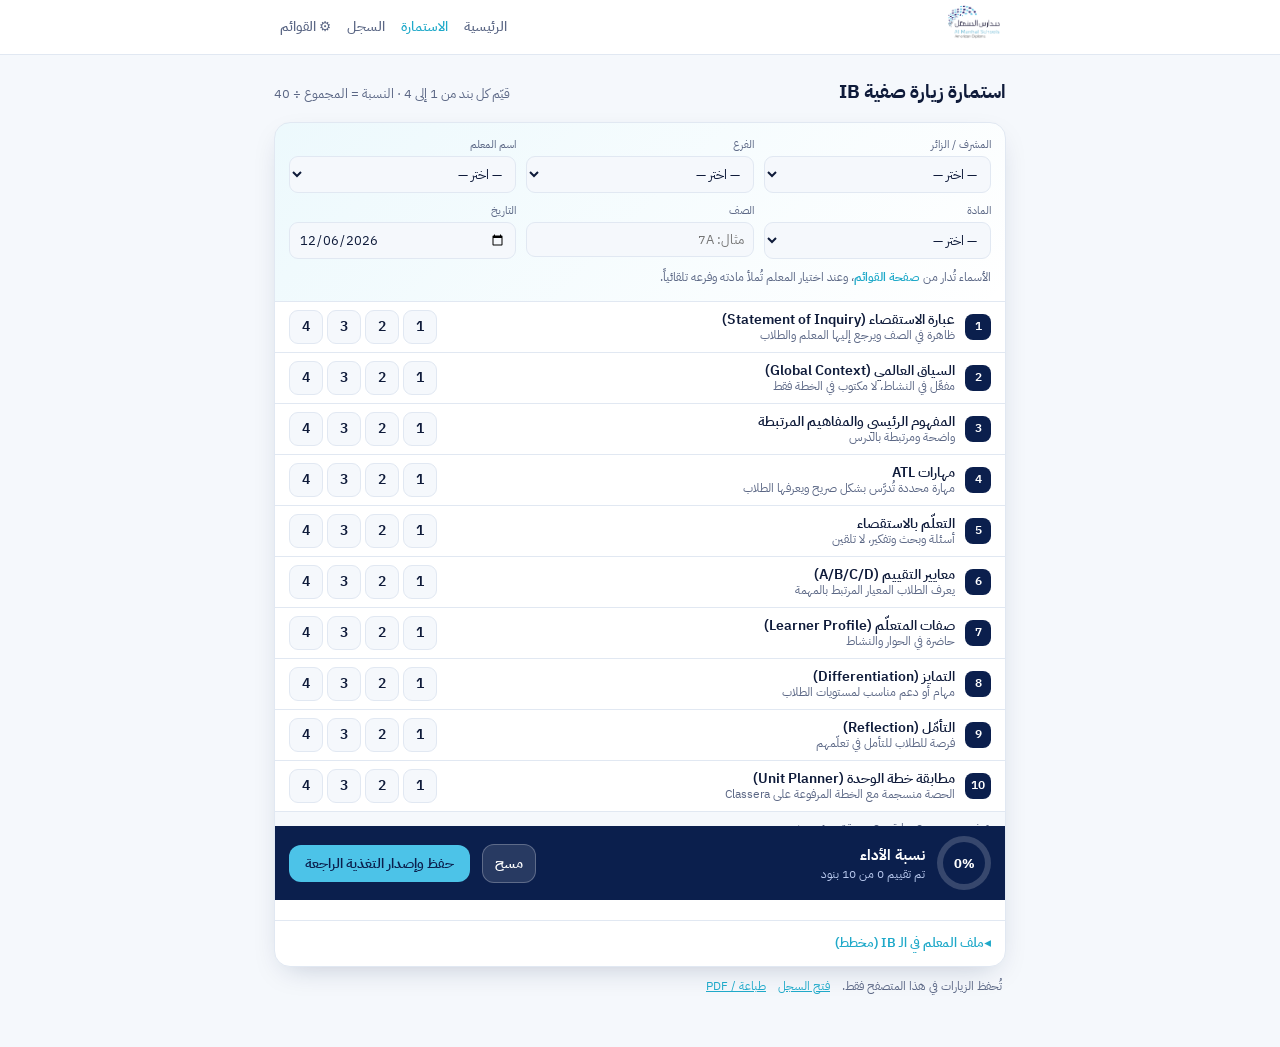
==== form.html @ 87938046 "Split site into pages: compact form page, records page, presentation - form.html: compact observatio" ====
<!doctype html>
<html lang="ar" dir="rtl">
<head>
<meta charset="utf-8">
<meta name="viewport" content="width=device-width, initial-scale=1">
<title>استمارة الزيارة الصفية IB | مدارس المنهل</title>
<link rel="icon" href="assets/logo.png">
<link rel="preconnect" href="https://fonts.googleapis.com">
<link rel="preconnect" href="https://fonts.gstatic.com" crossorigin>
<link href="https://fonts.googleapis.com/css2?family=IBM+Plex+Sans+Arabic:wght@400;500;600;700&display=swap" rel="stylesheet">
<link rel="stylesheet" href="assets/style.css">
</head>
<body>
<header class="mini"><div class="wrap">
  <a href="index.html"><img src="assets/logo.png" alt="مدارس المنهل"></a>
  <ul><li><a href="index.html">الرئيسية</a></li><li><a class="on" href="form.html">الاستمارة</a></li><li><a href="log.html">السجل</a></li><li><a href="setup.html">⚙ القوائم</a></li></ul>
</div></header>

<main class="fwrap">
  <div class="ftitle"><h1>استمارة زيارة صفية IB</h1><small>قيّم كل بند من 1 إلى 4 · النسبة = المجموع ÷ 40</small></div>
  <div class="csheet">
    <div class="cmeta">
      <div><label>المشرف / الزائر</label><select id="sup"></select></div>
      <div><label>الفرع</label><select id="br"></select></div>
      <div><label>اسم المعلم</label><select id="tch"></select></div>
      <div><label>المادة</label><select id="sub"></select></div>
      <div><label>الصف</label><input id="cls" placeholder="مثال: 7A"></div>
      <div><label>التاريخ</label><input id="dt" type="date"></div>
      <div class="csetup">الأسماء تُدار من <a href="setup.html">صفحة القوائم</a>، وعند اختيار المعلم تُملأ مادته وفرعه تلقائياً.</div>
    </div>
    <div id="rows"></div>
    <div class="ckey"><span>1 غير موجود</span><span>2 بداية</span><span>3 متحقق</span><span>4 متميّز</span></div>
    <div class="cbar">
      <div class="mring" id="ring"><div id="pct">0%</div></div>
      <div class="cinfo"><b>نسبة الأداء <span id="sum"></span><span class="cgrade" id="grade" style="display:none"></span></b><span id="note">قيّم البنود لعرض النتيجة</span></div>
      <button class="btn g sm" onclick="resetForm()">مسح</button>
      <button class="btn p sm" onclick="saveVisit()">حفظ وإصدار التغذية الراجعة</button>
    </div>
    <details class="cextra"><summary>ملف المعلم في الـ IB (مخطط)</summary>
      <div class="inner"><div id="radar"></div><p>يتحدّث مباشرة أثناء التقييم: المساحة الصغيرة تعني بنوداً تحتاج دعماً.</p></div></details>
    <div class="fb" id="fb" hidden></div>
  </div>
  <p class="ckey" style="padding:10px 4px;background:none"><span>تُحفظ الزيارات في هذا المتصفح فقط.</span><span><a href="log.html" style="color:var(--teal)">فتح السجل</a></span><span><a href="javascript:window.print()" style="color:var(--teal)">طباعة / PDF</a></span></p>
</main>
<script src="assets/common.js"></script>
<script src="assets/form.js"></script>
</body>
</html>
---- assets/style.css ----
:root{
  --navy:#0b1f4d; --navy-2:#142c6b; --sky:#4cc3e8; --teal:#1fa9c9;
  --bg:#f5f8fc; --card:#ffffff; --ink:#0f1b3a; --muted:#5b6785; --line:#e1e8f2;
  --ok:#17a673; --mid:#e9a21a; --low:#e5484d; --r:18px;
  --shadow:0 10px 30px -12px rgba(11,31,77,.25);
}
*{box-sizing:border-box;margin:0}
html{scroll-behavior:smooth}
body{font-family:"IBM Plex Sans Arabic",system-ui,sans-serif;background:var(--bg);color:var(--ink);line-height:1.8}
.wrap{max-width:1080px;margin:auto;padding:0 20px}

/* ---------- top bar (all pages) ---------- */
nav{position:sticky;top:0;z-index:20;background:color-mix(in srgb,var(--bg) 82%,transparent);backdrop-filter:blur(12px);border-bottom:1px solid var(--line)}
nav .wrap{display:flex;align-items:center;justify-content:space-between;height:64px}
nav img{height:44px}
nav ul{display:flex;gap:22px;list-style:none;padding:0;font-size:.92rem}
nav a{color:var(--muted);text-decoration:none;font-weight:500;transition:color .15s}
nav a:hover,nav a.on{color:var(--teal)}
nav a.cta{background:linear-gradient(135deg,var(--sky),var(--teal));color:#fff;padding:6px 16px;border-radius:99px;font-weight:600}
@media(max-width:760px){nav ul{gap:14px;font-size:.82rem}nav ul li.opt{display:none}}

/* ---------- presentation page ---------- */
.hero{background:radial-gradient(1200px 500px at 85% -10%,rgba(76,195,232,.35),transparent),linear-gradient(135deg,var(--navy),var(--navy-2));color:#fff;padding:84px 0 110px;position:relative;overflow:hidden}
.hero::after{content:"";position:absolute;inset:auto -80px -120px auto;width:420px;height:420px;border-radius:50%;background:radial-gradient(circle,rgba(76,195,232,.25),transparent 70%)}
.hero img{height:92px;margin-bottom:26px}
.tag{display:inline-block;padding:4px 14px;border-radius:99px;background:rgba(255,255,255,.12);border:1px solid rgba(255,255,255,.2);font-size:.85rem;margin-bottom:16px}
.hero h1{font-size:clamp(2rem,5vw,3.4rem);line-height:1.3;font-weight:700;max-width:760px}
.hero h1 span{color:var(--sky)}
.hero p{max-width:620px;margin-top:16px;color:#cfe0ff;font-size:1.1rem}
.btns{display:flex;gap:12px;margin-top:30px;flex-wrap:wrap}
.btn{padding:12px 26px;border-radius:12px;font-weight:600;text-decoration:none;font-family:inherit;border:0;cursor:pointer;font-size:1rem;display:inline-block;transition:transform .15s,box-shadow .2s,filter .2s}
.btn:hover{transform:translateY(-2px)}
.btn.p{background:var(--sky);color:var(--navy)}
.btn.g{background:rgba(255,255,255,.12);color:#fff;border:1px solid rgba(255,255,255,.25)}
.btn.o{background:transparent;color:var(--teal);border:1px solid var(--teal)}
.btn.sm{padding:8px 18px;font-size:.9rem}
section{padding:70px 0;scroll-margin-top:64px}
h2{font-size:1.9rem;font-weight:700;margin-bottom:8px}
.sub{color:var(--muted);margin-bottom:34px;max-width:640px}
.grid{display:grid;gap:18px}
.g2{grid-template-columns:repeat(auto-fit,minmax(300px,1fr))}
.g4{grid-template-columns:repeat(auto-fit,minmax(220px,1fr))}
.card{background:var(--card);border:1px solid var(--line);border-radius:var(--r);padding:24px;box-shadow:var(--shadow)}
.card h3{font-size:1.1rem;margin-bottom:6px}
.card p,.card li{color:var(--muted);font-size:.95rem}
.badge{display:inline-block;font-size:.78rem;padding:2px 12px;border-radius:99px;font-weight:600}
.b-ok{background:rgba(23,166,115,.14);color:var(--ok)}.b-no{background:rgba(229,72,77,.14);color:var(--low)}
.pull{margin-top:18px;border-right:4px solid var(--low);padding:16px 20px;background:rgba(229,72,77,.07);border-radius:12px}
.step{position:relative;padding-top:70px}
.step b{position:absolute;top:18px;right:24px;width:36px;height:36px;border-radius:50%;background:linear-gradient(135deg,var(--sky),var(--teal));color:#fff;display:grid;place-items:center}
.tabs{display:flex;gap:8px;flex-wrap:wrap}
.tab{padding:10px 20px;border-radius:12px;border:1px solid var(--line);background:var(--card);color:var(--ink);cursor:pointer;font-family:inherit;font-weight:600;transition:.15s}
.tab.on{background:linear-gradient(135deg,var(--sky),var(--teal));color:#fff;border-color:transparent}
.big{font-size:3.4rem;font-weight:700;color:var(--navy-2)}
.dots{display:flex;gap:8px;flex-wrap:wrap;margin-top:10px}
.dot{width:46px;height:46px;border-radius:12px;display:grid;place-items:center;font-size:.8rem;font-weight:600;background:var(--bg);border:2px solid var(--line)}
.dot.x{border-color:var(--mid);background:rgba(233,162,26,.15)}
label{font-size:.88rem;color:var(--muted);display:block;margin-top:8px}
.pill{display:inline-block;padding:2px 12px;border-radius:99px;font-size:.8rem;font-weight:600;margin:2px}
table{width:100%;border-collapse:collapse;background:var(--card);border-radius:var(--r);overflow:hidden;border:1px solid var(--line)}
th,td{padding:14px 18px;text-align:right;border-bottom:1px solid var(--line)}
th{background:var(--navy);color:#fff;font-weight:600}
tr:last-child td{border-bottom:0}
.quote{background:linear-gradient(135deg,var(--navy),var(--navy-2));color:#fff;border-radius:var(--r);padding:40px;font-size:1.25rem;line-height:2;position:relative}
.quote::before{content:"“";position:absolute;top:-6px;right:24px;font-size:6rem;color:var(--sky);opacity:.5}
footer{background:var(--navy);color:#b9c9ee;padding:36px 0;text-align:center}
footer img{height:56px;margin-bottom:10px}

/* bars (shared by presentation, log and feedback) */
.bar{display:grid;grid-template-columns:minmax(120px,240px) 1fr 44px;gap:10px;align-items:center;margin:6px 0;font-size:.9rem}
.bar i{display:block;height:10px;border-radius:99px;background:var(--line);overflow:hidden}
.bar i b{display:block;height:100%;background:linear-gradient(90deg,var(--sky),var(--teal))}
.bar.weak i b{background:var(--low)}
.del{background:none;border:0;color:var(--low);cursor:pointer;font-family:inherit}
.acts{display:flex;gap:12px;padding:20px;flex-wrap:wrap}

/* ---------- compact form page ---------- */
.mini{background:var(--card);border-bottom:1px solid var(--line);position:sticky;top:0;z-index:30}
.mini .wrap{max-width:760px;display:flex;align-items:center;justify-content:space-between;gap:12px;height:54px}
.mini img{height:34px}
.mini ul{display:flex;gap:16px;list-style:none;padding:0;font-size:.85rem}
.mini a{color:var(--muted);text-decoration:none;font-weight:500;transition:color .15s}
.mini a:hover,.mini a.on{color:var(--teal)}
.fwrap{max-width:760px;margin:20px auto 40px;padding:0 14px}
.ftitle{display:flex;align-items:baseline;justify-content:space-between;gap:10px;margin-bottom:12px;flex-wrap:wrap}
.ftitle h1{font-size:1.2rem;font-weight:700}
.ftitle small{color:var(--muted);font-size:.8rem}
.csheet{background:var(--card);border:1px solid var(--line);border-radius:16px;box-shadow:var(--shadow);overflow:clip}
.cmeta{display:grid;grid-template-columns:repeat(3,1fr);gap:8px 10px;padding:12px 14px;border-bottom:1px solid var(--line);background:linear-gradient(135deg,rgba(76,195,232,.1),transparent)}
.cmeta label{font-size:.7rem;color:var(--muted);margin:0 0 1px}
.cmeta input,.cmeta select{width:100%;padding:6px 9px;font-size:.84rem;border:1px solid var(--line);border-radius:9px;background:var(--bg);color:var(--ink);font-family:inherit;transition:border-color .15s,box-shadow .15s}
.cmeta input:focus,.cmeta select:focus{outline:0;border-color:var(--teal);box-shadow:0 0 0 3px rgba(76,195,232,.25)}
.csetup{grid-column:1/-1;font-size:.76rem;color:var(--muted)}
.csetup a{color:var(--teal);text-decoration:none;font-weight:600}
.citem{display:grid;grid-template-columns:26px 1fr auto;gap:10px;align-items:center;padding:8px 14px;border-bottom:1px solid var(--line);transition:background .15s}
.citem:hover{background:rgba(76,195,232,.06)}
.citem .n{width:26px;height:26px;border-radius:8px;background:var(--navy);color:#fff;font-size:.76rem;font-weight:600;display:grid;place-items:center}
.citem h4{font-size:.88rem;font-weight:600;line-height:1.35}
.citem small{font-size:.72rem;color:var(--muted);line-height:1.3;display:block}
.cs{display:flex;gap:4px}
.cs input{display:none}
.cs label{margin:0;width:34px;height:34px;display:grid;place-items:center;border-radius:9px;border:1px solid var(--line);background:var(--bg);color:var(--ink);font-size:.85rem;font-weight:600;cursor:pointer;transition:.15s}
.cs label:hover{border-color:var(--teal)}
.cs input:checked+label{background:linear-gradient(135deg,var(--sky),var(--teal));color:#fff;border-color:transparent;transform:scale(1.07)}
.ckey{padding:7px 14px;font-size:.72rem;color:var(--muted);background:var(--bg);display:flex;gap:12px;flex-wrap:wrap}
.cbar{position:sticky;bottom:0;z-index:5;display:flex;align-items:center;gap:12px;padding:10px 14px;background:var(--navy);color:#fff;flex-wrap:wrap}
.mring{--p:0;width:54px;height:54px;border-radius:50%;flex:none;display:grid;place-items:center;background:conic-gradient(var(--sky) calc(var(--p)*1%),rgba(255,255,255,.18) 0);transition:.35s}
.mring div{width:42px;height:42px;border-radius:50%;background:var(--navy);display:grid;place-items:center;font-size:.82rem;font-weight:700}
.cinfo{flex:1;min-width:120px;line-height:1.35}
.cinfo b{font-size:.92rem}.cinfo span{display:block;font-size:.74rem;color:#b9c9ee}
.cgrade{display:inline-block;padding:1px 12px;border-radius:99px;background:var(--sky);color:var(--navy);font-weight:700;font-size:.8rem;margin-inline-start:6px}
.cbar .btn{padding:8px 16px;font-size:.85rem}
.cbar .btn.g{padding:8px 12px}
.cextra{border-top:1px solid var(--line)}
.cextra summary{cursor:pointer;padding:10px 14px;font-size:.84rem;font-weight:600;color:var(--teal);list-style:none}
.cextra summary::-webkit-details-marker{display:none}
.cextra summary::before{content:"◂ ";display:inline-block;transition:transform .2s}
.cextra[open] summary::before{transform:rotate(-90deg)}
.cextra .inner{display:flex;gap:16px;align-items:center;padding:0 14px 14px;flex-wrap:wrap}
.cextra p{color:var(--muted);font-size:.8rem;max-width:300px}
.fb{padding:16px 14px;border-top:1px solid var(--line);background:linear-gradient(180deg,rgba(76,195,232,.08),transparent);font-size:.9rem}
.fb h3{margin:12px 0 4px;font-size:.95rem}.fb h3:first-child{margin-top:0}
.fb ul{padding-inline-start:20px;color:var(--muted)}.fb li{margin-bottom:3px}
.saved{display:flex;align-items:center;gap:10px;flex-wrap:wrap;margin-top:10px;padding:8px 12px;border-radius:10px;background:rgba(23,166,115,.12);color:var(--ok);font-weight:600;font-size:.85rem}
.saved a{color:var(--teal);text-decoration:none}
@media(max-width:560px){.cmeta{grid-template-columns:1fr 1fr}.citem{grid-template-columns:24px 1fr}.cs{grid-column:1/-1;justify-content:center}.cs label{width:44px}}

/* ---------- records page ---------- */
.lwrap{max-width:1000px;margin:24px auto 50px;padding:0 16px}
.lwrap h1{font-size:1.35rem;margin-bottom:4px}
.lwrap .sub{margin-bottom:16px}
.lwrap .card{margin-bottom:16px}
.lwrap .acts{padding:0 0 14px}

@media print{nav,.mini,.hero,.btns,.cbar,.acts,.cextra,#classes,#pitch{display:none}.csheet{box-shadow:none}}
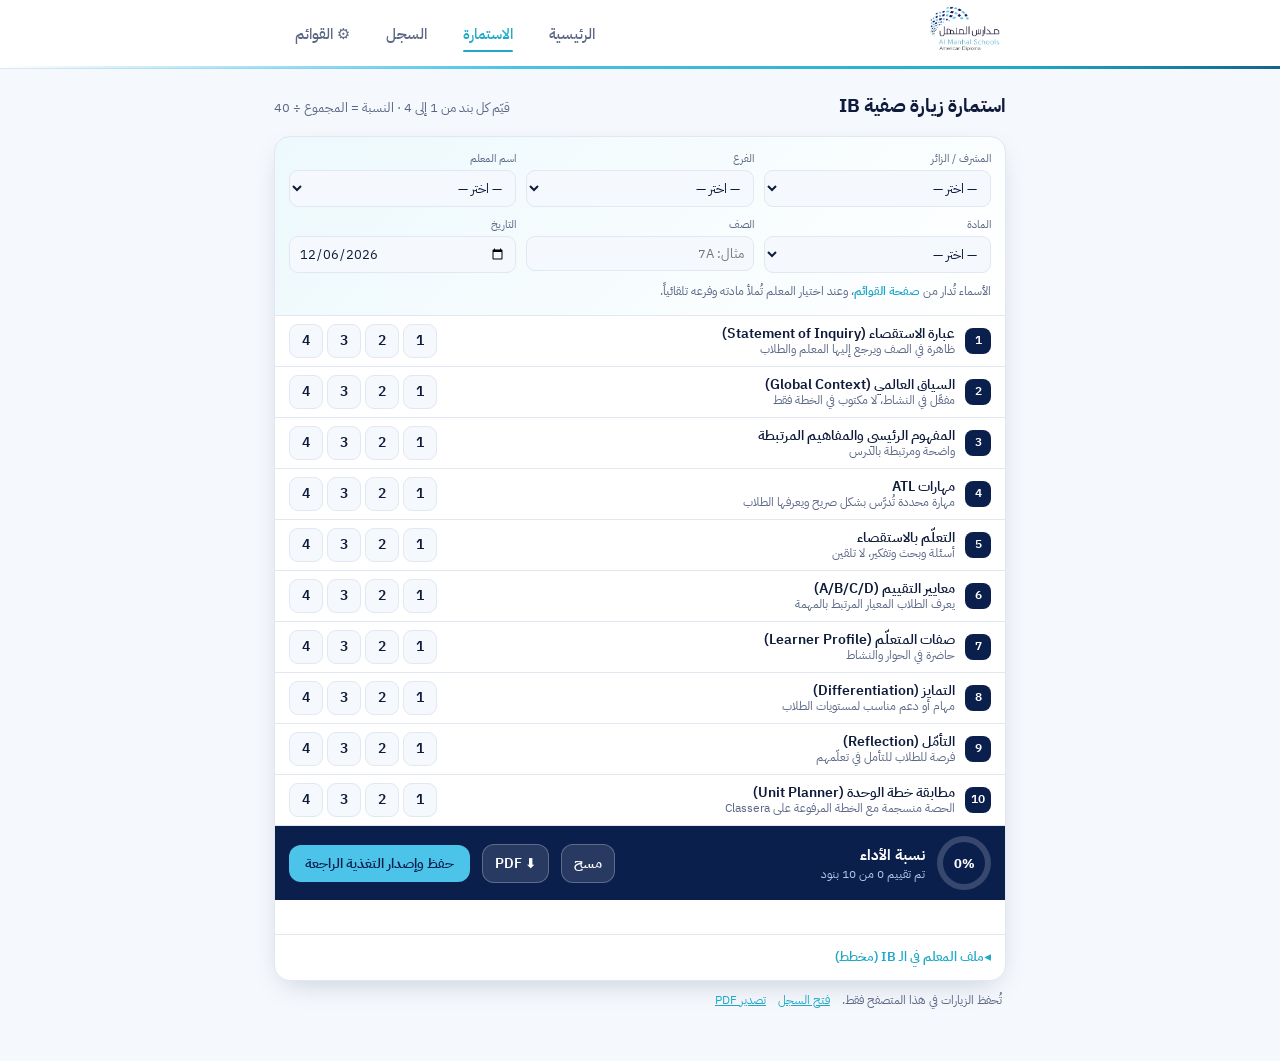
==== commit 1edcb670: "Animated larger header, hover effects, and branded A4 PDF report - Header: larger logo and bar, slid" ====
--- a/form.html
+++ b/form.html
@@ -34,14 +34,16 @@
       <div class="mring" id="ring"><div id="pct">0%</div></div>
       <div class="cinfo"><b>نسبة الأداء <span id="sum"></span><span class="cgrade" id="grade" style="display:none"></span></b><span id="note">قيّم البنود لعرض النتيجة</span></div>
       <button class="btn g sm" onclick="resetForm()">مسح</button>
+      <button class="btn g sm" onclick="printReport()" title="تقرير بتصميم المدرسة جاهز للطباعة أو الحفظ كـ PDF">⬇ PDF</button>
       <button class="btn p sm" onclick="saveVisit()">حفظ وإصدار التغذية الراجعة</button>
     </div>
     <details class="cextra"><summary>ملف المعلم في الـ IB (مخطط)</summary>
       <div class="inner"><div id="radar"></div><p>يتحدّث مباشرة أثناء التقييم: المساحة الصغيرة تعني بنوداً تحتاج دعماً.</p></div></details>
     <div class="fb" id="fb" hidden></div>
   </div>
-  <p class="ckey" style="padding:10px 4px;background:none"><span>تُحفظ الزيارات في هذا المتصفح فقط.</span><span><a href="log.html" style="color:var(--teal)">فتح السجل</a></span><span><a href="javascript:window.print()" style="color:var(--teal)">طباعة / PDF</a></span></p>
+  <p class="ckey" style="padding:10px 4px;background:none"><span>تُحفظ الزيارات في هذا المتصفح فقط.</span><span><a href="log.html" style="color:var(--teal)">فتح السجل</a></span><span><a href="javascript:printReport()" style="color:var(--teal)">تصدير PDF</a></span></p>
 </main>
+<section id="report" aria-hidden="true"></section>
 <script src="assets/common.js"></script>
 <script src="assets/form.js"></script>
 </body>
--- a/assets/style.css
+++ b/assets/style.css
@@ -132,4 +132,82 @@
 .lwrap .card{margin-bottom:16px}
 .lwrap .acts{padding:0 0 14px}
 
-@media print{nav,.mini,.hero,.btns,.cbar,.acts,.cextra,#classes,#pitch{display:none}.csheet{box-shadow:none}}
+/* ---------- animated, larger header ---------- */
+@keyframes navIn{from{opacity:0;transform:translateY(-16px)}}
+@keyframes lineSlide{to{background-position:-200% 0}}
+@keyframes rise{from{opacity:0;transform:translateY(20px)}}
+@keyframes floaty{to{transform:translate3d(-50px,36px,0) scale(1.12)}}
+@keyframes glowPulse{0%,100%{box-shadow:0 8px 18px -8px var(--teal)}50%{box-shadow:0 10px 26px -4px var(--sky)}}
+@keyframes sheen{0%{transform:translateX(130%)}60%,100%{transform:translateX(-130%)}}
+nav,.mini{animation:navIn .6s cubic-bezier(.2,.8,.2,1) both}
+nav::after,.mini::after{content:"";position:absolute;left:0;right:0;bottom:-1px;height:3px;pointer-events:none;background:linear-gradient(90deg,transparent,var(--sky),var(--teal),var(--navy),var(--sky),transparent);background-size:200% 100%;animation:lineSlide 6s linear infinite}
+nav .wrap{height:82px}
+nav img,.mini img{transition:transform .35s cubic-bezier(.2,.8,.2,1),filter .35s}
+nav img{height:60px}
+.mini .wrap{height:68px}
+.mini img{height:46px}
+nav img:hover,.mini img:hover{transform:scale(1.08) rotate(-2deg);filter:drop-shadow(0 8px 14px rgba(31,169,201,.5))}
+nav ul{gap:6px;font-size:1rem}
+.mini ul{gap:6px;font-size:.92rem}
+nav ul a,.mini ul a{position:relative;display:block;padding:8px 15px;border-radius:99px;transition:color .2s,background .2s,transform .2s}
+nav ul a:not(.cta)::after,.mini ul a::after{content:"";position:absolute;inset-inline:15px;bottom:3px;height:2px;border-radius:2px;background:var(--teal);transform:scaleX(0);transition:transform .25s}
+nav ul a:not(.cta):hover,.mini ul a:hover{background:rgba(76,195,232,.14);transform:translateY(-2px)}
+nav ul a:not(.cta):hover::after,.mini ul a:hover::after,nav ul a.on::after,.mini ul a.on::after{transform:scaleX(1)}
+nav a.cta{position:relative;overflow:hidden;padding:8px 20px;animation:glowPulse 3s ease-in-out infinite}
+nav a.cta::before{content:"";position:absolute;inset:0;background:linear-gradient(110deg,transparent 30%,rgba(255,255,255,.55) 50%,transparent 70%);animation:sheen 3.6s ease-in-out infinite}
+nav a.cta:hover{transform:translateY(-2px) scale(1.05)}
+@media(max-width:760px){nav .wrap{height:66px}nav img{height:46px}.mini .wrap{height:60px}.mini img{height:38px}nav ul a,.mini ul a{padding:6px 10px}}
+
+/* hero: a little bigger, floating glows, staggered entrance */
+.hero{padding:104px 0 128px}
+.hero h1{font-size:clamp(2.2rem,5.4vw,3.8rem)}
+.hero p{font-size:1.2rem}
+.hero::before{content:"";position:absolute;inset:-140px auto auto -120px;width:460px;height:460px;border-radius:50%;background:radial-gradient(circle,rgba(76,195,232,.28),transparent 68%);animation:floaty 14s ease-in-out infinite alternate}
+.hero::after{animation:floaty 18s ease-in-out infinite alternate-reverse}
+.hero .wrap{position:relative;z-index:1}
+.hero img{height:110px;transition:transform .4s cubic-bezier(.2,.8,.2,1);animation:rise .8s .05s both}
+.hero img:hover{transform:scale(1.06) rotate(-2deg)}
+.hero .tag{animation:rise .8s .2s both}
+.hero h1{animation:rise .8s .35s both}
+.hero p{animation:rise .8s .5s both}
+.hero .btns{animation:rise .8s .65s both}
+.hero .btn{transition:transform .2s,box-shadow .25s,background .25s}
+.hero .btn:hover{transform:translateY(-3px) scale(1.03);box-shadow:0 14px 28px -12px rgba(76,195,232,.9)}
+.hero .btn.g:hover{background:rgba(255,255,255,.22)}
+.card{transition:transform .25s cubic-bezier(.2,.8,.2,1),box-shadow .25s}
+.card:hover{transform:translateY(-3px);box-shadow:0 18px 36px -18px rgba(11,31,77,.4)}
+@media(prefers-reduced-motion:reduce){*,*::before,*::after{animation:none!important;transition:none!important}}
+
+/* ---------- PDF report (printed page) ---------- */
+#report{display:none}
+@media print{
+  @page{size:A4;margin:12mm}
+  *{-webkit-print-color-adjust:exact;print-color-adjust:exact}
+  body{background:#fff}
+  body>*:not(#report){display:none!important}
+  #report{display:block;color:#0f1b3a;font-size:11pt;line-height:1.55}
+  .rp-head{display:flex;align-items:center;justify-content:space-between;gap:16px;background:linear-gradient(135deg,#0b1f4d,#142c6b);color:#fff;padding:14px 18px;border-radius:12px}
+  .rp-head img{height:54px}
+  .rp-head h1{font-size:17pt;margin:0;text-align:left}
+  .rp-head small{display:block;color:#9fd8ee;font-weight:400;font-size:9.5pt;margin-top:2px}
+  .rp-meta{display:grid;grid-template-columns:repeat(3,1fr);gap:6px 12px;margin:12px 0;padding:10px 14px;border:1px solid #dbe5f2;border-radius:10px;background:#f6f9fd}
+  .rp-meta span{display:block;font-size:8.5pt;color:#5b6785}.rp-meta b{font-size:10.5pt}
+  .rp-score{display:flex;align-items:center;gap:18px;margin:10px 0 12px}
+  .rp-ring{width:92px;height:92px;border-radius:50%;display:grid;place-items:center;background:conic-gradient(#1fa9c9 calc(var(--p)*1%),#e1e8f2 0)}
+  .rp-ring div{width:70px;height:70px;border-radius:50%;background:#fff;display:grid;place-items:center;font-size:17pt;font-weight:700;color:#0b1f4d}
+  .rp-grade{display:inline-block;padding:2px 16px;border-radius:99px;background:#0b1f4d;color:#fff;font-weight:700;margin-inline-start:8px}
+  .rp-score p{margin:2px 0;color:#5b6785;font-size:10pt}
+  .rp-title{font-size:11.5pt;font-weight:700;margin:12px 0 6px;padding-bottom:3px;border-bottom:2px solid #4cc3e8;color:#0b1f4d}
+  .rp-items{width:100%;border-collapse:collapse;font-size:9.5pt;border:0;border-radius:0}
+  .rp-items td{padding:4px 6px;border-bottom:1px solid #e8eef6;vertical-align:middle;text-align:right;background:none}
+  .rp-items td:first-child{width:22px;color:#fff;background:#0b1f4d;text-align:center;font-weight:700;border-radius:4px}
+  .rp-items .bar{display:block;height:8px;border-radius:99px;background:#e1e8f2;overflow:hidden;margin:0}
+  .rp-items .bar i{display:block;height:100%;background:linear-gradient(90deg,#4cc3e8,#1fa9c9)}
+  .rp-items .low .bar i{background:#e5484d}
+  .rp-items tr{break-inside:avoid}
+  .rp-cols{display:grid;grid-template-columns:1fr 1fr;gap:12px;break-inside:avoid}
+  .rp-cols ul{margin:0;padding-inline-start:18px;font-size:9.5pt}.rp-cols li{margin-bottom:3px}
+  .rp-sign{display:grid;grid-template-columns:repeat(3,1fr);gap:24px;margin-top:26px;break-inside:avoid}
+  .rp-sign div{border-top:1px solid #0b1f4d;padding-top:4px;text-align:center;font-size:9.5pt;color:#5b6785}
+  .rp-foot{margin-top:14px;padding-top:6px;border-top:1px solid #dbe5f2;text-align:center;font-size:8.5pt;color:#5b6785}
+}
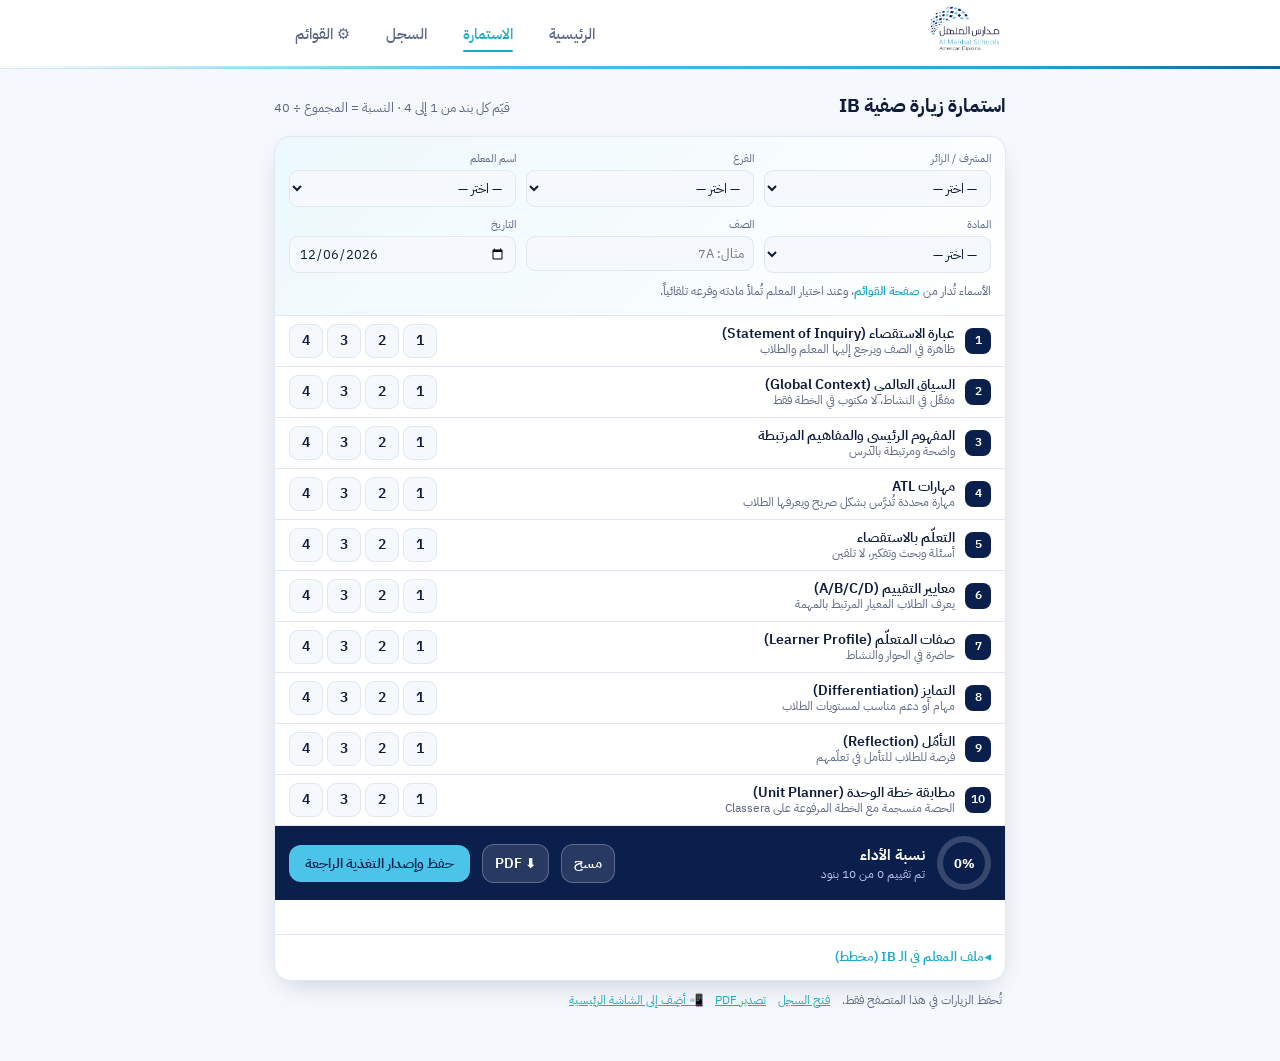
==== commit 186616c6: "Add to home screen: installable app with the Al-Manhal logo - manifest.webmanifest (Arabic, RTL, sta" ====
--- a/form.html
+++ b/form.html
@@ -5,12 +5,19 @@
 <meta name="viewport" content="width=device-width, initial-scale=1">
 <title>استمارة الزيارة الصفية IB | مدارس المنهل</title>
 <link rel="icon" href="assets/logo.png">
+<link rel="manifest" href="manifest.webmanifest">
+<meta name="theme-color" content="#0b1f4d">
+<meta name="mobile-web-app-capable" content="yes">
+<meta name="apple-mobile-web-app-capable" content="yes">
+<meta name="apple-mobile-web-app-title" content="IB المنهل">
+<meta name="apple-mobile-web-app-status-bar-style" content="default">
+<link rel="apple-touch-icon" href="assets/icons/apple-touch-icon.png">
 <link rel="preconnect" href="https://fonts.googleapis.com">
 <link rel="preconnect" href="https://fonts.gstatic.com" crossorigin>
 <link href="https://fonts.googleapis.com/css2?family=IBM+Plex+Sans+Arabic:wght@400;500;600;700&display=swap" rel="stylesheet">
 <link rel="stylesheet" href="assets/style.css">
 </head>
-<body>
+<body class="has-report">
 <header class="mini"><div class="wrap">
   <a href="index.html"><img src="assets/logo.png" alt="مدارس المنهل"></a>
   <ul><li><a href="index.html">الرئيسية</a></li><li><a class="on" href="form.html">الاستمارة</a></li><li><a href="log.html">السجل</a></li><li><a href="setup.html">⚙ القوائم</a></li></ul>
@@ -41,10 +48,11 @@
       <div class="inner"><div id="radar"></div><p>يتحدّث مباشرة أثناء التقييم: المساحة الصغيرة تعني بنوداً تحتاج دعماً.</p></div></details>
     <div class="fb" id="fb" hidden></div>
   </div>
-  <p class="ckey" style="padding:10px 4px;background:none"><span>تُحفظ الزيارات في هذا المتصفح فقط.</span><span><a href="log.html" style="color:var(--teal)">فتح السجل</a></span><span><a href="javascript:printReport()" style="color:var(--teal)">تصدير PDF</a></span></p>
+  <p class="ckey" style="padding:10px 4px;background:none"><span>تُحفظ الزيارات في هذا المتصفح فقط.</span><span><a href="log.html" style="color:var(--teal)">فتح السجل</a></span><span><a href="javascript:printReport()" style="color:var(--teal)">تصدير PDF</a></span><span><a href="#" data-install style="color:var(--teal)">📲 أضِف إلى الشاشة الرئيسية</a></span></p>
 </main>
 <section id="report" aria-hidden="true"></section>
 <script src="assets/common.js"></script>
 <script src="assets/form.js"></script>
+<script src="assets/pwa.js"></script>
 </body>
 </html>
--- a/assets/style.css
+++ b/assets/style.css
@@ -5,6 +5,7 @@
   --shadow:0 10px 30px -12px rgba(11,31,77,.25);
 }
 *{box-sizing:border-box;margin:0}
+[hidden]{display:none!important}
 html{scroll-behavior:smooth}
 body{font-family:"IBM Plex Sans Arabic",system-ui,sans-serif;background:var(--bg);color:var(--ink);line-height:1.8}
 .wrap{max-width:1080px;margin:auto;padding:0 20px}
@@ -61,8 +62,8 @@
 th,td{padding:14px 18px;text-align:right;border-bottom:1px solid var(--line)}
 th{background:var(--navy);color:#fff;font-weight:600}
 tr:last-child td{border-bottom:0}
-.quote{background:linear-gradient(135deg,var(--navy),var(--navy-2));color:#fff;border-radius:var(--r);padding:40px;font-size:1.25rem;line-height:2;position:relative}
-.quote::before{content:"“";position:absolute;top:-6px;right:24px;font-size:6rem;color:var(--sky);opacity:.5}
+.quote{background:linear-gradient(135deg,var(--navy),var(--navy-2));color:#fff;border-radius:var(--r);padding:64px 40px 40px;font-size:1.25rem;line-height:2;position:relative}
+.quote::before{content:"“";position:absolute;top:6px;right:28px;font-size:4.2rem;line-height:1;height:3rem;overflow:visible;color:var(--sky);opacity:.55;pointer-events:none}
 footer{background:var(--navy);color:#b9c9ee;padding:36px 0;text-align:center}
 footer img{height:56px;margin-bottom:10px}
 
@@ -131,6 +132,13 @@
 .lwrap .sub{margin-bottom:16px}
 .lwrap .card{margin-bottom:16px}
 .lwrap .acts{padding:0 0 14px}
+.empty{text-align:center;padding:36px 22px}
+.empty .ico{width:64px;height:64px;margin:0 auto 12px;border-radius:50%;display:grid;place-items:center;font-size:1.8rem;background:linear-gradient(135deg,rgba(76,195,232,.25),rgba(31,169,201,.15))}
+.empty h3{font-size:1.2rem;margin-bottom:6px}
+.empty ol{display:inline-block;text-align:right;margin:10px auto 14px;padding-inline-start:22px;color:var(--muted);font-size:.95rem}
+.empty .note{font-size:.82rem;color:var(--muted);max-width:520px;margin:12px auto 0}
+.empty .acts{justify-content:center;padding:0}
+.count{display:inline-block;padding:2px 14px;border-radius:99px;background:rgba(76,195,232,.18);color:var(--navy-2);font-weight:600;font-size:.85rem;margin-inline-start:8px}
 
 /* ---------- animated, larger header ---------- */
 @keyframes navIn{from{opacity:0;transform:translateY(-16px)}}
@@ -179,35 +187,46 @@
 @media(prefers-reduced-motion:reduce){*,*::before,*::after{animation:none!important;transition:none!important}}
 
 /* ---------- PDF report (printed page) ---------- */
+@media print{
+  @page{margin:12mm}
+  *{-webkit-print-color-adjust:exact;print-color-adjust:exact}
+  body:not(.has-report){background:#fff}
+  body:not(.has-report) nav,body:not(.has-report) .mini,body:not(.has-report) .acts,body:not(.has-report) .btns,body:not(.has-report) .tabs,body:not(.has-report) footer{display:none!important}
+  body:not(.has-report) *{animation:none!important;transition:none!important;box-shadow:none!important}
+  body:not(.has-report) section{padding:18px 0}
+  body:not(.has-report) .hero{padding:24px 0}
+  body:not(.has-report) .card,body:not(.has-report) tr{break-inside:avoid}
+}
 #report{display:none}
 @media print{
   @page{size:A4;margin:12mm}
   *{-webkit-print-color-adjust:exact;print-color-adjust:exact}
   body{background:#fff}
-  body>*:not(#report){display:none!important}
-  #report{display:block;color:#0f1b3a;font-size:11pt;line-height:1.55}
-  .rp-head{display:flex;align-items:center;justify-content:space-between;gap:16px;background:linear-gradient(135deg,#0b1f4d,#142c6b);color:#fff;padding:14px 18px;border-radius:12px}
-  .rp-head img{height:54px}
-  .rp-head h1{font-size:17pt;margin:0;text-align:left}
+  body.has-report>*:not(#report){display:none!important}
+  html,body{margin:0!important;padding:0!important;height:auto!important}
+  body.has-report #report{display:block;color:#0f1b3a;font-size:10.5pt;line-height:1.45;break-after:avoid;page-break-after:avoid}
+  .rp-head{display:flex;align-items:center;justify-content:space-between;gap:16px;background:linear-gradient(135deg,#0b1f4d,#142c6b);color:#fff;padding:9px 16px;border-radius:12px}
+  .rp-head img{height:44px}
+  .rp-head h1{font-size:15pt;margin:0;text-align:left}
   .rp-head small{display:block;color:#9fd8ee;font-weight:400;font-size:9.5pt;margin-top:2px}
-  .rp-meta{display:grid;grid-template-columns:repeat(3,1fr);gap:6px 12px;margin:12px 0;padding:10px 14px;border:1px solid #dbe5f2;border-radius:10px;background:#f6f9fd}
+  .rp-meta{display:grid;grid-template-columns:repeat(3,1fr);gap:3px 12px;margin:8px 0;padding:7px 12px;border:1px solid #dbe5f2;border-radius:10px;background:#f6f9fd}
   .rp-meta span{display:block;font-size:8.5pt;color:#5b6785}.rp-meta b{font-size:10.5pt}
-  .rp-score{display:flex;align-items:center;gap:18px;margin:10px 0 12px}
-  .rp-ring{width:92px;height:92px;border-radius:50%;display:grid;place-items:center;background:conic-gradient(#1fa9c9 calc(var(--p)*1%),#e1e8f2 0)}
-  .rp-ring div{width:70px;height:70px;border-radius:50%;background:#fff;display:grid;place-items:center;font-size:17pt;font-weight:700;color:#0b1f4d}
+  .rp-score{display:flex;align-items:center;gap:16px;margin:6px 0 6px}
+  .rp-ring{width:78px;height:78px;border-radius:50%;display:grid;place-items:center;background:conic-gradient(#1fa9c9 calc(var(--p)*1%),#e1e8f2 0)}
+  .rp-ring div{width:60px;height:60px;border-radius:50%;background:#fff;display:grid;place-items:center;font-size:14pt;font-weight:700;color:#0b1f4d}
   .rp-grade{display:inline-block;padding:2px 16px;border-radius:99px;background:#0b1f4d;color:#fff;font-weight:700;margin-inline-start:8px}
-  .rp-score p{margin:2px 0;color:#5b6785;font-size:10pt}
-  .rp-title{font-size:11.5pt;font-weight:700;margin:12px 0 6px;padding-bottom:3px;border-bottom:2px solid #4cc3e8;color:#0b1f4d}
+  .rp-score p{margin:1px 0;color:#5b6785;font-size:9pt}
+  .rp-title{font-size:11pt;font-weight:700;margin:8px 0 4px;padding-bottom:3px;border-bottom:2px solid #4cc3e8;color:#0b1f4d}
   .rp-items{width:100%;border-collapse:collapse;font-size:9.5pt;border:0;border-radius:0}
-  .rp-items td{padding:4px 6px;border-bottom:1px solid #e8eef6;vertical-align:middle;text-align:right;background:none}
+  .rp-items td{padding:2px 6px;border-bottom:1px solid #e8eef6;vertical-align:middle;text-align:right;background:none}
   .rp-items td:first-child{width:22px;color:#fff;background:#0b1f4d;text-align:center;font-weight:700;border-radius:4px}
   .rp-items .bar{display:block;height:8px;border-radius:99px;background:#e1e8f2;overflow:hidden;margin:0}
   .rp-items .bar i{display:block;height:100%;background:linear-gradient(90deg,#4cc3e8,#1fa9c9)}
   .rp-items .low .bar i{background:#e5484d}
   .rp-items tr{break-inside:avoid}
   .rp-cols{display:grid;grid-template-columns:1fr 1fr;gap:12px;break-inside:avoid}
-  .rp-cols ul{margin:0;padding-inline-start:18px;font-size:9.5pt}.rp-cols li{margin-bottom:3px}
-  .rp-sign{display:grid;grid-template-columns:repeat(3,1fr);gap:24px;margin-top:26px;break-inside:avoid}
+  .rp-cols ul{margin:0;padding-inline-start:16px;font-size:9pt;line-height:1.4}.rp-cols li{margin-bottom:1px}
+  .rp-sign{display:grid;grid-template-columns:repeat(3,1fr);gap:24px;margin-top:20px;break-inside:avoid}
   .rp-sign div{border-top:1px solid #0b1f4d;padding-top:4px;text-align:center;font-size:9.5pt;color:#5b6785}
-  .rp-foot{margin-top:14px;padding-top:6px;border-top:1px solid #dbe5f2;text-align:center;font-size:8.5pt;color:#5b6785}
+  .rp-foot{margin-top:8px;padding-top:6px;border-top:1px solid #dbe5f2;text-align:center;font-size:8.5pt;color:#5b6785}
 }
